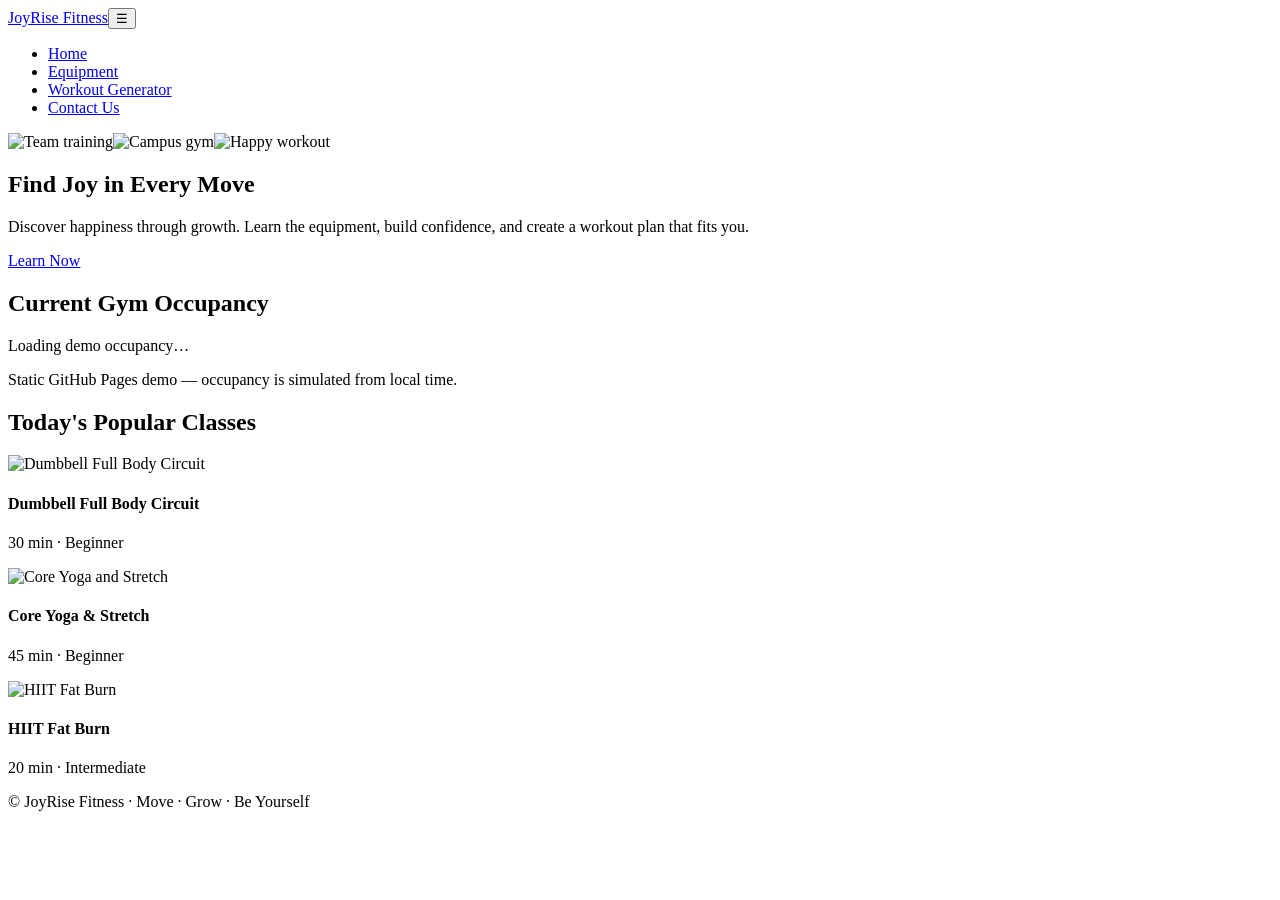
==== index.html @ 9ea26938 "Add files via upload" ====
<!doctype html><html lang="en"><head><meta charset="utf-8"><meta name="viewport" content="width=device-width,initial-scale=1"><meta name="description" content="JoyRise Fitness — equipment tutorials and personalized workout planning."><title>Home - JoyRise Fitness</title><link rel="stylesheet" href="assets/site.css"><link rel="icon" href="favicon.ico"></head><body><header class="glass-nav"><div class="nav-content"><a class="logo" href="index.html">JoyRise Fitness</a><button class="nav-toggle" aria-label="Toggle navigation">☰</button><ul class="nav-links"><li><a href="index.html">Home</a></li><li><a href="equipment.html">Equipment</a></li><li><a href="generator.html">Workout Generator</a></li><li><a href="contact.html">Contact Us</a></li></ul></div></header><main><section class="hero"><div class="slides"><img class="slide" src="https://images.unsplash.com/photo-1571019613454-1cb2f99b2d8b?w=1920" alt="Team training"><img class="slide active" src="https://images.unsplash.com/photo-1574680096145-d05b474e2155?w=1920" alt="Campus gym"><img class="slide" src="https://images.unsplash.com/photo-1558611848-73f7eb4001a1?w=1920" alt="Happy workout"></div><div class="overlay"></div><div class="slogan-center"><h1>Find Joy in Every Move</h1><p>Discover happiness through growth. Learn the equipment, build confidence, and create a workout plan that fits you.</p><a href="equipment.html" class="btn-reserve">Learn Now</a></div></section><section class="occupancy glass reveal"><h2>Current Gym Occupancy</h2><div class="bar"><div class="fill" id="occFill" style="width:0"></div></div><p id="occText">Loading demo occupancy…</p><p class="muted">Static GitHub Pages demo — occupancy is simulated from local time.</p></section><section class="popular reveal"><h2>Today's Popular Classes</h2><div class="cards"><article class="card"><img src="https://plus.unsplash.com/premium_photo-1672784161031-f18a87c03c33?q=80&w=1170&auto=format&fit=crop" alt="Dumbbell Full Body Circuit"><h4>Dumbbell Full Body Circuit</h4><p>30 min · Beginner</p></article><article class="card"><img src="https://images.unsplash.com/photo-1518611012118-696072aa579a?w=900" alt="Core Yoga and Stretch"><h4>Core Yoga & Stretch</h4><p>45 min · Beginner</p></article><article class="card"><img src="https://images.unsplash.com/photo-1470468969717-61d5d54fd036?w=900" alt="HIIT Fat Burn"><h4>HIIT Fat Burn</h4><p>20 min · Intermediate</p></article></div></section></main><footer><p>&copy; <span data-year></span> JoyRise Fitness · Move · Grow · Be Yourself</p></footer><div id="toastRoot" class="toast-root"></div><script src="js/data.js"></script><script src="js/common.js"></script><script src="js/home.js"></script></body></html>
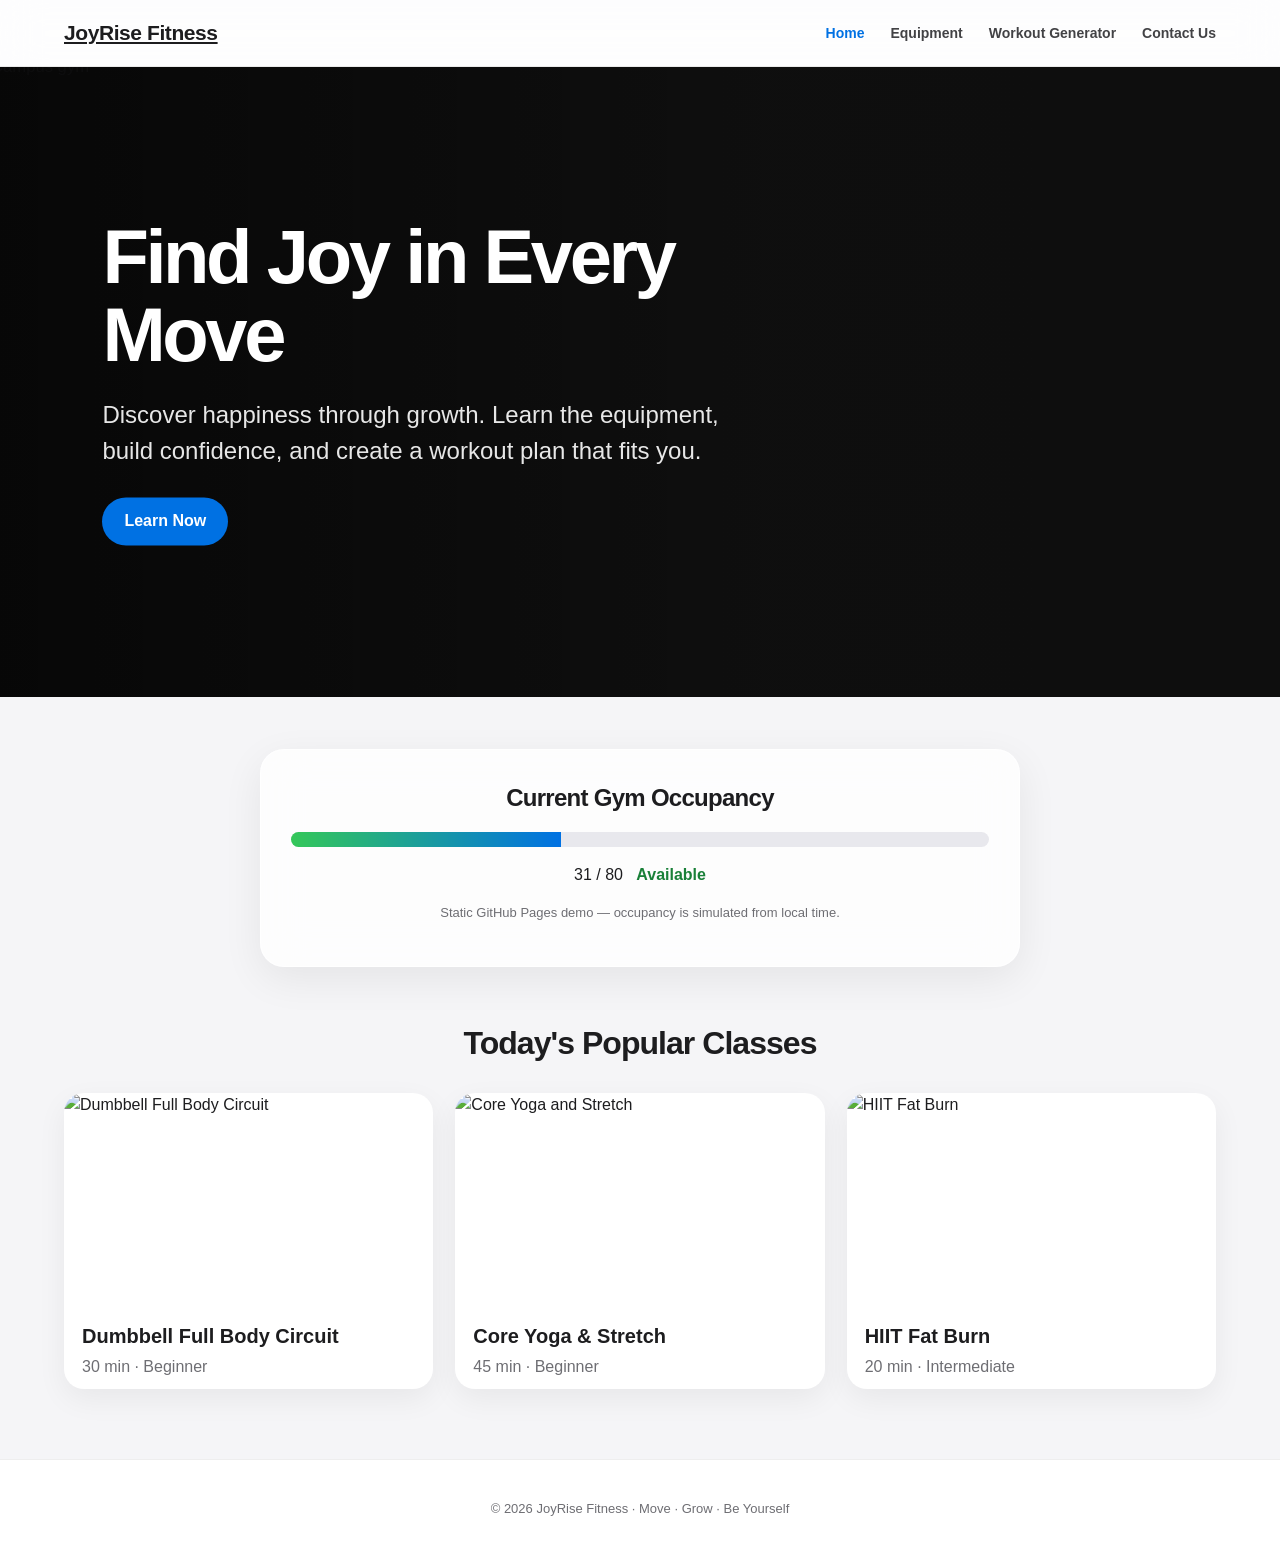
==== commit 96c949cd: "Fix GitHub Pages asset paths and static demo" ====
--- a/index.html
+++ b/index.html
@@ -1 +1 @@
-<!doctype html><html lang="en"><head><meta charset="utf-8"><meta name="viewport" content="width=device-width,initial-scale=1"><meta name="description" content="JoyRise Fitness — equipment tutorials and personalized workout planning."><title>Home - JoyRise Fitness</title><link rel="stylesheet" href="assets/site.css"><link rel="icon" href="favicon.ico"></head><body><header class="glass-nav"><div class="nav-content"><a class="logo" href="index.html">JoyRise Fitness</a><button class="nav-toggle" aria-label="Toggle navigation">☰</button><ul class="nav-links"><li><a href="index.html">Home</a></li><li><a href="equipment.html">Equipment</a></li><li><a href="generator.html">Workout Generator</a></li><li><a href="contact.html">Contact Us</a></li></ul></div></header><main><section class="hero"><div class="slides"><img class="slide" src="https://images.unsplash.com/photo-1571019613454-1cb2f99b2d8b?w=1920" alt="Team training"><img class="slide active" src="https://images.unsplash.com/photo-1574680096145-d05b474e2155?w=1920" alt="Campus gym"><img class="slide" src="https://images.unsplash.com/photo-1558611848-73f7eb4001a1?w=1920" alt="Happy workout"></div><div class="overlay"></div><div class="slogan-center"><h1>Find Joy in Every Move</h1><p>Discover happiness through growth. Learn the equipment, build confidence, and create a workout plan that fits you.</p><a href="equipment.html" class="btn-reserve">Learn Now</a></div></section><section class="occupancy glass reveal"><h2>Current Gym Occupancy</h2><div class="bar"><div class="fill" id="occFill" style="width:0"></div></div><p id="occText">Loading demo occupancy…</p><p class="muted">Static GitHub Pages demo — occupancy is simulated from local time.</p></section><section class="popular reveal"><h2>Today's Popular Classes</h2><div class="cards"><article class="card"><img src="https://plus.unsplash.com/premium_photo-1672784161031-f18a87c03c33?q=80&w=1170&auto=format&fit=crop" alt="Dumbbell Full Body Circuit"><h4>Dumbbell Full Body Circuit</h4><p>30 min · Beginner</p></article><article class="card"><img src="https://images.unsplash.com/photo-1518611012118-696072aa579a?w=900" alt="Core Yoga and Stretch"><h4>Core Yoga & Stretch</h4><p>45 min · Beginner</p></article><article class="card"><img src="https://images.unsplash.com/photo-1470468969717-61d5d54fd036?w=900" alt="HIIT Fat Burn"><h4>HIIT Fat Burn</h4><p>20 min · Intermediate</p></article></div></section></main><footer><p>&copy; <span data-year></span> JoyRise Fitness · Move · Grow · Be Yourself</p></footer><div id="toastRoot" class="toast-root"></div><script src="js/data.js"></script><script src="js/common.js"></script><script src="js/home.js"></script></body></html>+<!doctype html><html lang="en"><head><meta charset="utf-8"><meta name="viewport" content="width=device-width,initial-scale=1"><meta name="description" content="JoyRise Fitness — equipment tutorials and personalized workout planning."><title>Home - JoyRise Fitness</title><link rel="stylesheet" href="site.css"><link rel="icon" href="favicon.ico"></head><body><header class="glass-nav"><div class="nav-content"><a class="logo" href="index.html">JoyRise Fitness</a><button class="nav-toggle" aria-label="Toggle navigation">☰</button><ul class="nav-links"><li><a href="index.html">Home</a></li><li><a href="equipment.html">Equipment</a></li><li><a href="generator.html">Workout Generator</a></li><li><a href="contact.html">Contact Us</a></li></ul></div></header><main><section class="hero"><div class="slides"><img class="slide" src="https://images.unsplash.com/photo-1571019613454-1cb2f99b2d8b?w=1920" alt="Team training"><img class="slide active" src="https://images.unsplash.com/photo-1574680096145-d05b474e2155?w=1920" alt="Campus gym"><img class="slide" src="https://images.unsplash.com/photo-1558611848-73f7eb4001a1?w=1920" alt="Happy workout"></div><div class="overlay"></div><div class="slogan-center"><h1>Find Joy in Every Move</h1><p>Discover happiness through growth. Learn the equipment, build confidence, and create a workout plan that fits you.</p><a href="equipment.html" class="btn-reserve">Learn Now</a></div></section><section class="occupancy glass reveal"><h2>Current Gym Occupancy</h2><div class="bar"><div class="fill" id="occFill" style="width:0"></div></div><p id="occText">Loading demo occupancy…</p><p class="muted">Static GitHub Pages demo — occupancy is simulated from local time.</p></section><section class="popular reveal"><h2>Today's Popular Classes</h2><div class="cards"><article class="card"><img src="https://plus.unsplash.com/premium_photo-1672784161031-f18a87c03c33?q=80&w=1170&auto=format&fit=crop" alt="Dumbbell Full Body Circuit"><h4>Dumbbell Full Body Circuit</h4><p>30 min · Beginner</p></article><article class="card"><img src="https://images.unsplash.com/photo-1518611012118-696072aa579a?w=900" alt="Core Yoga and Stretch"><h4>Core Yoga & Stretch</h4><p>45 min · Beginner</p></article><article class="card"><img src="https://images.unsplash.com/photo-1470468969717-61d5d54fd036?w=900" alt="HIIT Fat Burn"><h4>HIIT Fat Burn</h4><p>20 min · Intermediate</p></article></div></section></main><footer><p>&copy; <span data-year></span> JoyRise Fitness · Move · Grow · Be Yourself</p></footer><div id="toastRoot" class="toast-root"></div><script src="data.js"></script><script src="common.js"></script><script src="home.js"></script></body></html>
--- a/site.css
+++ b/site.css
@@ -0,0 +1 @@
+:root{--blue:#0071e3;--blue2:#0077ed;--ink:#1d1d1f;--muted:#6e6e73;--line:#d2d2d7;--bg:#f5f5f7;--glass:rgba(255,255,255,.78);--red:#ff3b30}*{box-sizing:border-box}html{scroll-behavior:smooth}body{margin:0;font-family:-apple-system,BlinkMacSystemFont,"Segoe UI",Roboto,Arial,sans-serif;color:var(--ink);background:var(--bg);line-height:1.5}a{color:inherit}.glass-nav{position:sticky;top:0;z-index:50;background:rgba(255,255,255,.82);backdrop-filter:blur(20px);border-bottom:1px solid rgba(0,0,0,.08)}.nav-content{max-width:1200px;margin:auto;min-height:66px;padding:0 24px;display:flex;align-items:center;justify-content:space-between;gap:24px}.logo{font-weight:750;letter-spacing:-.02em;font-size:21px}.nav-links{display:flex;gap:26px;list-style:none;margin:0;padding:0}.nav-links a{text-decoration:none;color:#424245;font-size:14px;font-weight:600}.nav-links a:hover,.nav-links a.active{color:var(--blue)}.nav-toggle{display:none;background:none;border:0;font-size:24px}main{min-height:calc(100vh - 130px)}footer{padding:26px 20px;text-align:center;color:var(--muted);font-size:13px;background:#fff;border-top:1px solid #eee}.hero{height:min(70vh,720px);min-height:520px;position:relative;overflow:hidden;background:#111}.slides,.slide{position:absolute;inset:0;width:100%;height:100%}.slide{object-fit:cover;opacity:0;transition:opacity 1s ease,transform .15s linear;transform:scale(1.04)}.slide.active{opacity:1}.overlay{position:absolute;inset:0;background:linear-gradient(90deg,rgba(0,0,0,.58),rgba(0,0,0,.15) 60%,rgba(0,0,0,.2))}.slogan-center{position:absolute;z-index:2;left:8%;top:50%;transform:translateY(-50%);color:#fff;max-width:760px}.slogan-center h1{font-size:clamp(40px,6vw,76px);line-height:1.02;letter-spacing:-.045em;margin:0 0 16px}.slogan-center p{font-size:clamp(18px,2vw,24px);max-width:620px;color:rgba(255,255,255,.9);margin-bottom:28px}.btn-reserve,.btn,.primary-action,.generate-btn,.save-plan-btn{border:0;border-radius:999px;background:var(--blue);color:#fff;text-decoration:none;padding:12px 22px;font-weight:650;cursor:pointer;display:inline-flex;align-items:center;justify-content:center}.btn:hover,.btn-reserve:hover,.primary-action:hover,.generate-btn:hover,.save-plan-btn:hover{background:var(--blue2);transform:translateY(-1px)}.occupancy{max-width:760px;margin:52px auto;padding:30px;text-align:center}.glass,.glass-card{background:var(--glass);backdrop-filter:blur(22px);border:1px solid rgba(255,255,255,.65);box-shadow:0 12px 40px rgba(0,0,0,.07);border-radius:24px}.occupancy h2,.popular h2,.eq-list>h1{margin:0 0 16px;letter-spacing:-.03em}.bar{height:15px;background:#e8e8ed;border-radius:99px;overflow:hidden}.fill{height:100%;background:linear-gradient(90deg,#34c759,var(--blue));transition:width .6s}.high{color:#d70015;font-weight:700}.low{color:#198038;font-weight:700}.popular{max-width:1200px;margin:0 auto 70px;padding:0 24px}.popular h2{text-align:center;font-size:32px;margin-bottom:26px}.cards{display:grid;grid-template-columns:repeat(3,minmax(0,1fr));gap:22px}.card{background:#fff;border-radius:20px;overflow:hidden;box-shadow:0 10px 30px rgba(0,0,0,.06);display:flex;flex-direction:column;transition:.25s}.card:hover{transform:translateY(-5px);box-shadow:0 16px 44px rgba(0,0,0,.1)}.card img{width:100%;height:210px;object-fit:cover}.card h3,.card h4{margin:18px 18px 4px;font-size:20px}.card .part,.card .desc,.card p{margin:0 18px 10px;color:var(--muted)}.card .desc{flex:1;color:#555}.card .foot{display:flex;align-items:center;justify-content:space-between;padding:12px 18px 18px}.card .btn{padding:8px 15px;font-size:14px}.heart{font-size:24px;background:none;border:0;color:#c7c7cc;cursor:pointer}.heart.on{color:#ff2d55}.reveal{opacity:0;transform:translateY(18px);transition:.55s}.reveal.visible{opacity:1;transform:none}.page-shell{max-width:1200px;margin:0 auto;padding:48px 24px 72px}.page-hero{text-align:center;margin-bottom:34px}.page-hero h1{font-size:clamp(36px,5vw,56px);letter-spacing:-.04em;margin:0 0 8px}.page-hero p{color:var(--muted);font-size:18px}.eq-list{padding:34px}.eq-list .cards{grid-template-columns:repeat(3,minmax(0,1fr))}.filter-bar{display:grid;grid-template-columns:2fr 1fr 1fr auto auto;gap:12px;margin-bottom:16px}.filter-bar input,.filter-bar select,.form-input,.form-select,.form-textarea{width:100%;padding:13px 14px;border:1px solid var(--line);border-radius:12px;background:#fff;font:inherit}.filter-bar button{border:0;border-radius:12px;padding:0 18px;font-weight:650;cursor:pointer}.filter-bar button[type=submit]{background:var(--blue);color:#fff}.filter-bar .secondary{background:#eeeef0}.list-meta{display:flex;justify-content:flex-end;color:var(--muted);font-size:14px;margin:0 0 18px}.paging{display:flex;justify-content:center;gap:8px;margin-top:28px}.paging button{width:38px;height:38px;border-radius:50%;border:0;background:#eee;cursor:pointer}.paging button.on{background:var(--blue);color:#fff}.empty-state{text-align:center;padding:42px 20px;color:var(--muted)}.empty-state.wide{grid-column:1/-1}.equipment-detail{max-width:1180px;margin:0 auto;padding:48px 24px 72px}.detail-header{padding:34px}.breadcrumb{display:flex;gap:10px;color:var(--muted);font-size:14px;margin-bottom:28px}.breadcrumb a{color:var(--blue);text-decoration:none}.header-content{display:grid;grid-template-columns:1.15fr .85fr;gap:38px;align-items:center}.equipment-title{font-size:clamp(38px,5vw,60px);line-height:1.02;letter-spacing:-.045em;margin:0 0 18px}.equipment-meta{display:flex;gap:8px;flex-wrap:wrap}.meta-tag,.chips span{background:#f0f0f2;border-radius:999px;padding:8px 12px;font-size:13px}.equipment-description{font-size:19px;color:var(--muted);margin:20px 0}.equipment-stats{display:grid;grid-template-columns:repeat(4,1fr);gap:10px;margin:20px 0}.equipment-stats>div{background:#f5f5f7;border-radius:16px;padding:15px;text-align:center}.equipment-stats b{display:block;font-size:19px}.equipment-stats span{font-size:12px;color:var(--muted)}.header-image img{width:100%;height:390px;object-fit:cover;border-radius:20px}.primary-action.saved{background:#ff2d55}.detail-grid-static{display:grid;grid-template-columns:1fr 1fr;gap:24px;margin-top:24px}.section-card{padding:26px}.section-card h2{margin-top:0;font-size:26px}.video-wrap{aspect-ratio:16/9;background:#000;border-radius:16px;overflow:hidden}.video-wrap iframe{width:100%;height:100%;border:0}.steps{padding-left:24px}.steps li{padding:9px 0}.chips{display:flex;flex-wrap:wrap;gap:8px}.tip-box{background:#eaf4ff;border-radius:16px;padding:16px;margin-top:20px}.muted{color:var(--muted);font-size:13px}.gen-container{max-width:1100px;margin:auto;padding:48px 24px 72px}.gen-header{text-align:center;margin-bottom:34px}.gen-title{font-size:clamp(38px,5vw,58px);letter-spacing:-.04em;margin:0}.gen-subtitle{font-size:18px;color:var(--muted)}.form-section,.plan-section{padding:30px;margin-bottom:24px}.gen-form{max-width:700px;margin:auto}.form-row{display:grid;grid-template-columns:1fr 1fr;gap:18px;margin-bottom:18px}.form-group label{font-weight:650;display:block;margin:0 0 7px}.form-group.full-width{grid-column:1/-1}.generate-btn{width:100%;border-radius:14px;font-size:16px;padding:14px}.result-section{scroll-margin-top:90px;margin:34px 0}.section-header{text-align:center;margin-bottom:20px}.exercises-grid{display:grid;grid-template-columns:repeat(3,1fr);gap:18px}.exercise-card{background:#fff;border:2px solid transparent;border-radius:18px;overflow:hidden;box-shadow:0 8px 26px rgba(0,0,0,.06);cursor:pointer;transition:.2s;position:relative}.exercise-card.selected{border-color:var(--blue);transform:translateY(-3px)}.exercise-card.selected:after{content:'✓';position:absolute;right:12px;top:12px;background:var(--blue);color:white;width:28px;height:28px;border-radius:50%;display:grid;place-items:center;font-weight:800}.exercise-card img{width:100%;height:190px;object-fit:cover}.exercise-content{padding:16px}.exercise-content h3{margin:0 0 5px}.exercise-content p,.exercise-content small{color:var(--muted)}.save-actions{text-align:center;margin:20px 0}.plan-list{display:grid;grid-template-columns:repeat(3,1fr);gap:14px}.plan-item{background:#fff;border-radius:16px;overflow:hidden;box-shadow:0 8px 24px rgba(0,0,0,.05)}.plan-card{display:flex;color:inherit;text-decoration:none;align-items:center;gap:14px;padding:12px}.plan-card img{width:90px;height:72px;object-fit:cover;border-radius:10px}.plan-card h4{margin:0 0 4px}.plan-card span{color:var(--muted);font-size:13px}.delete-btn{width:100%;border:0;background:#fff0f0;color:#d70015;padding:10px;cursor:pointer;font-weight:650}.contact-container{max-width:1100px;margin:auto;padding:48px 24px 72px}.contact-header{text-align:center;margin-bottom:34px}.contact-title{font-size:clamp(40px,5vw,58px);letter-spacing:-.04em;margin:0}.contact-subtitle{color:var(--muted);font-size:18px}.contact-content{display:grid;grid-template-columns:.8fr 1.2fr;gap:24px}.contact-info-section{display:grid;gap:16px}.contact-info-card,.form-container{padding:24px}.info-header h2,.form-header h2{margin-top:0}.info-content p{margin:5px 0;color:#555}.hours-row{display:flex;justify-content:space-between;gap:15px;padding:8px 0;border-bottom:1px solid #eee}.form-row{display:grid;grid-template-columns:1fr 1fr;gap:14px}.form-group{margin-bottom:15px}.form-textarea{min-height:145px;resize:vertical}.form-submit-btn{width:100%;padding:14px;border:0;border-radius:14px;background:var(--blue);color:#fff;font-weight:700;cursor:pointer}.alert.success{background:#e9f8ee;border:1px solid #9ddeae;color:#16652c;padding:14px;border-radius:12px;margin-bottom:16px}.demo-note{background:#fff7df;border:1px solid #f2d78d;color:#6e5300;padding:12px;border-radius:12px;margin-bottom:18px;font-size:14px}.toast-root{position:fixed;right:20px;top:86px;z-index:999}.toast{background:#1d1d1f;color:#fff;padding:12px 16px;border-radius:12px;margin-top:8px;box-shadow:0 8px 30px rgba(0,0,0,.18);opacity:0;transform:translateY(-8px);transition:.22s}.toast.show{opacity:1;transform:none}.toast.warning{background:#8a6100}.toast.error{background:#b42318}@media(max-width:900px){.cards,.eq-list .cards,.exercises-grid,.plan-list{grid-template-columns:repeat(2,1fr)}.header-content,.detail-grid-static,.contact-content{grid-template-columns:1fr}.header-image img{height:330px}.filter-bar{grid-template-columns:1fr 1fr}.filter-bar input{grid-column:1/-1}.equipment-stats{grid-template-columns:repeat(2,1fr)}}@media(max-width:650px){.nav-content{padding:0 16px}.nav-toggle{display:block}.nav-links{display:none;position:absolute;left:12px;right:12px;top:62px;background:rgba(255,255,255,.97);border-radius:16px;box-shadow:0 14px 36px rgba(0,0,0,.12);padding:12px;flex-direction:column;gap:0}.nav-links.open{display:flex}.nav-links a{display:block;padding:10px}.hero{min-height:560px}.slogan-center{left:24px;right:24px}.cards,.eq-list .cards,.exercises-grid,.plan-list{grid-template-columns:1fr}.eq-list{padding:20px}.filter-bar{grid-template-columns:1fr}.filter-bar input{grid-column:auto}.form-row{grid-template-columns:1fr}.equipment-detail,.gen-container,.contact-container,.page-shell{padding-left:16px;padding-right:16px}.detail-header{padding:22px}.equipment-stats{grid-template-columns:1fr 1fr}.header-image img{height:260px}.contact-content{grid-template-columns:1fr}.plan-card img{width:80px}}
